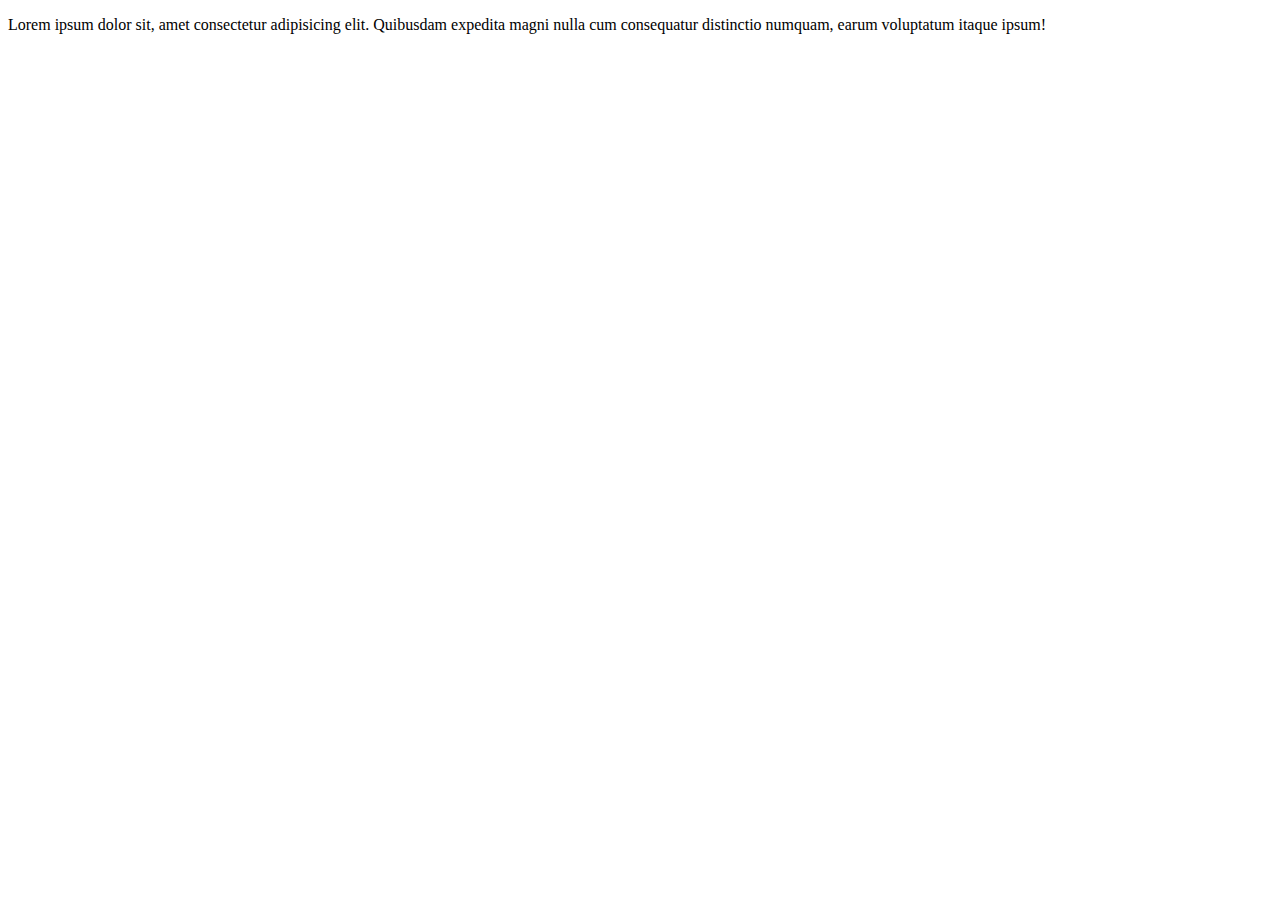
==== feature/about.html @ 31569db9 "Added an about page" ====
<!DOCTYPE html>
<html lang="en">
<head>
    <meta charset="UTF-8">
    <meta http-equiv="X-UA-Compatible" content="IE=edge">
    <meta name="viewport" content="width=device-width, initial-scale=1.0">
    <title>About</title>
</head>
<body>
    <p>Lorem ipsum dolor sit, amet consectetur adipisicing elit. Quibusdam expedita magni nulla cum consequatur distinctio numquam, earum voluptatum itaque ipsum!</p>
</body>
</html>
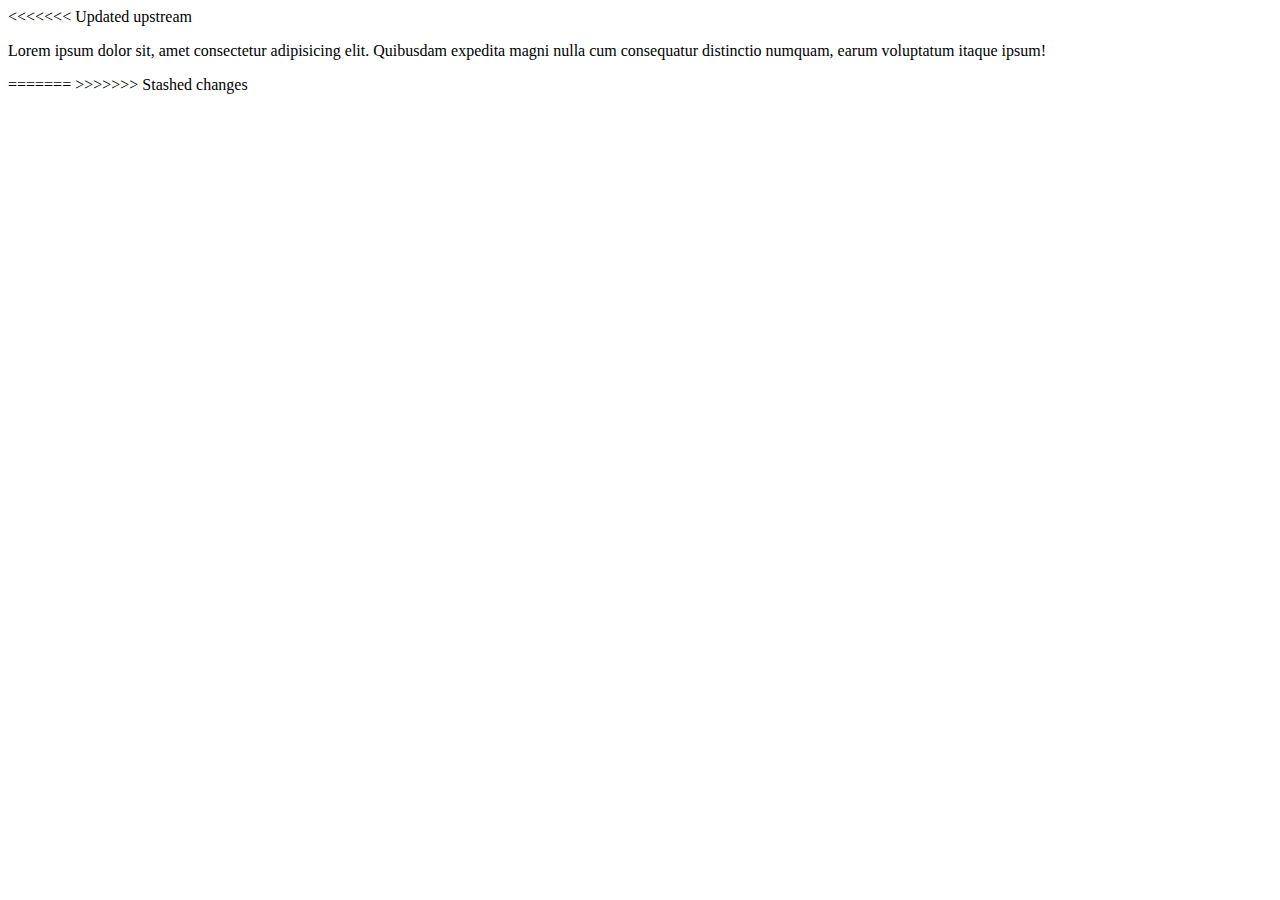
==== commit 8df1dfd5: "added a new paragraph within a div element in the index page" ====
--- a/feature/about.html
+++ b/feature/about.html
@@ -7,6 +7,10 @@
     <title>About</title>
 </head>
 <body>
+<<<<<<< Updated upstream
     <p>Lorem ipsum dolor sit, amet consectetur adipisicing elit. Quibusdam expedita magni nulla cum consequatur distinctio numquam, earum voluptatum itaque ipsum!</p>
+=======
+    
+>>>>>>> Stashed changes
 </body>
 </html>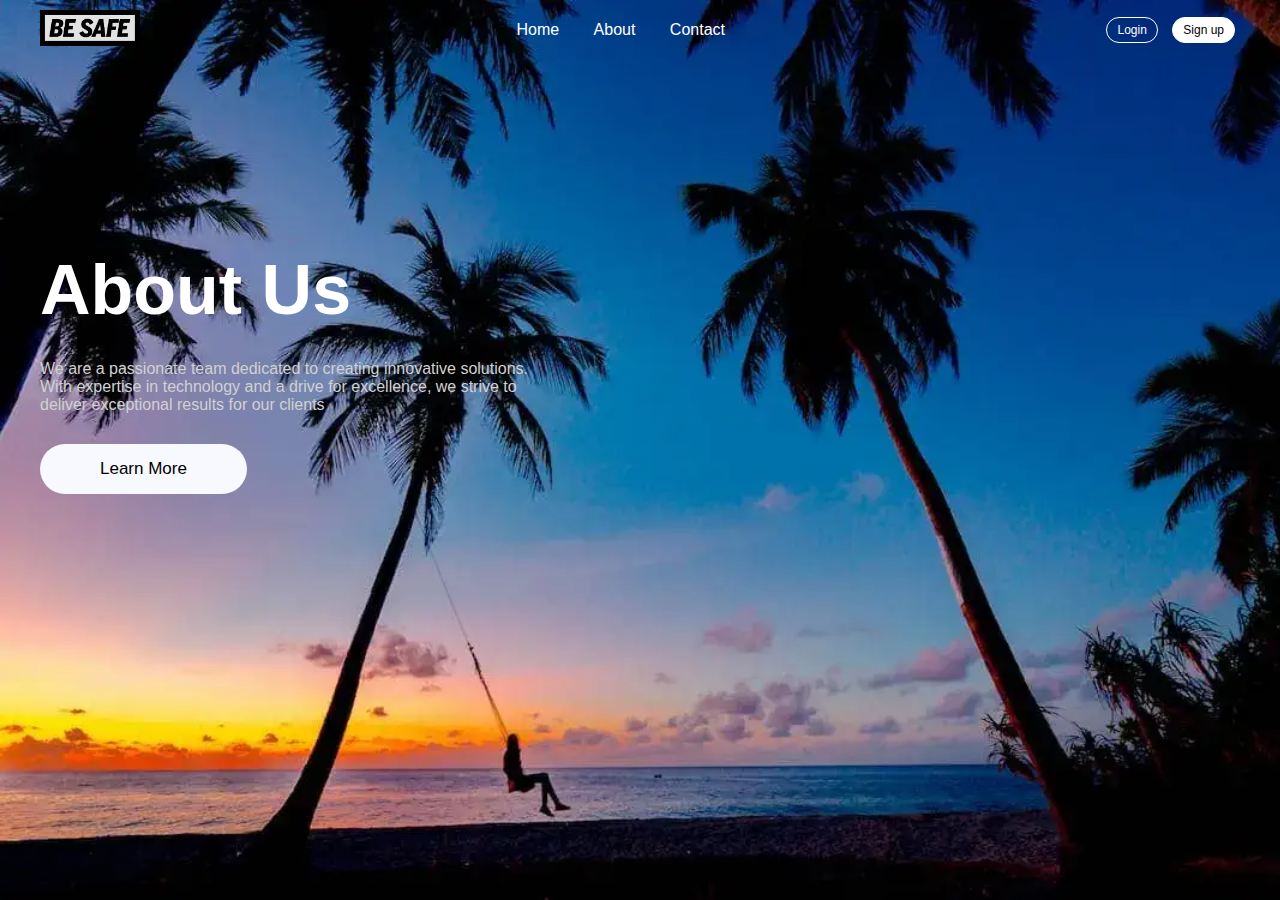
==== commit 082f076e: "Merged CSS properties from both collaborators" ====
--- a/feature/about.html
+++ b/feature/about.html
@@ -5,12 +5,31 @@
     <meta http-equiv="X-UA-Compatible" content="IE=edge">
     <meta name="viewport" content="width=device-width, initial-scale=1.0">
     <title>About</title>
+    <link rel="stylesheet" href="../style/style.css">
 </head>
 <body>
-<<<<<<< Updated upstream
-    <p>Lorem ipsum dolor sit, amet consectetur adipisicing elit. Quibusdam expedita magni nulla cum consequatur distinctio numquam, earum voluptatum itaque ipsum!</p>
-=======
-    
->>>>>>> Stashed changes
+    <nav class="nav">
+        <div class="nav-container">
+            <div class="logo-container">
+                <img src="../images/be-safe-logo.webp">
+            </div>
+            <div class="nav-links">
+                <a href="../index.html">Home</a>
+                <a href="../feature/about.html">About</a>
+                <a href="../feature/contact.html">Contact</a>
+            </div>
+            <div class="nav-buttons">
+                <button type="button">Login</button>
+                <button type="button">Sign up</button>
+            </div>
+        </div>
+    </nav>
+    <main>
+        <section class="about-container">
+            <h1>About Us</h1>
+            <p>We are a passionate team dedicated to creating innovative solutions. With expertise in technology and a drive for excellence, we strive to deliver exceptional results for our clients</p>
+            <button>Learn More</button>
+        </section>
+    </main>
 </body>
 </html>--- a/style/style.css
+++ b/style/style.css
@@ -0,0 +1,153 @@
+:root {
+    --maxWidth: 1200px;
+}
+* {
+    padding: 0;
+    margin: 0;
+    font-family: sans-serif;
+}
+
+h1 {
+    font-size: 70px;
+    color: white;
+}
+h2 {
+    font-size: 25px;
+    color: ghostwhite;
+}
+h3 {
+    font-size: 18px;
+    color: ghostwhite;
+}
+p {
+    font-size: 16px;
+    color: rgb(209, 209, 209);
+}
+button {
+    font-size: 17px;
+    border: none;
+}
+body {
+    background: url(../images/beachBackground.webp);
+    background-size: cover;
+    background-repeat: no-repeat;
+    background-attachment:fixed;
+}
+
+/********************
+MAIN PAGE
+/*******************/
+
+.nav {
+    width: 100%;
+    height: fit-content;
+    max-width: var(--maxWidth);
+    margin: auto;
+    margin-top: 10px;
+}
+
+.nav-container {
+    display: flex;
+    align-items: center;
+    justify-content: space-between;
+}
+
+.logo-container {
+    width: 100px;
+}
+
+.logo-container img {
+    width: 100%;
+}
+
+.nav-links a {
+    text-decoration: none;
+    font-size: 16px;
+    color: #fff;
+    padding: 0 15px;
+}
+
+.nav-buttons button {
+    border: 1px solid #fff;
+    border-radius: 20px;
+    padding: 5px 10px;
+    font-size: 12px;
+    margin: 0 5px;
+}
+.nav-buttons button:nth-of-type(1) {
+    background: transparent;
+    color: #fff;
+}
+
+.nav-buttons button:nth-of-type(2) {
+    background: #fff;
+    color: #000;
+}
+
+.main-container {
+    width: 100%;
+    padding: 200px 30px;
+    max-width: var(--maxWidth);
+    margin: auto;
+}
+
+.main-container > div {
+    max-width: 500px;
+}
+
+.main-container h1{
+    font-size: 70px;
+}
+
+.main-container p{
+    font-size: 18px;
+    line-height: 22px;
+}
+
+.insured {
+    color: orange;
+}
+
+.btn-submit {
+    background: #000;
+    color: #fff;
+    padding: 8px 16px;
+    border: none;
+    outline: none;
+    border-radius: 20px;
+    margin-top: 10px;
+}
+
+.chat {
+    position: absolute;
+    bottom: 0;
+    right: 0;
+}
+
+/********************
+ABOUT PAGE
+/*******************/
+.about-container {
+    width: 100%;
+    max-width: var(--maxWidth);
+    margin: auto;
+    padding: 200px 30px;
+}
+
+.about-container > h1 {
+    margin-bottom: 30px;
+    width: fit-content;
+    max-width: 500px;
+}
+
+.about-container > p {
+    margin-bottom: 30px;
+    width: fit-content;
+    max-width: 500px;
+}
+
+.about-container > button {
+    padding: 15px 60px;
+    background: ghostwhite;
+    border-radius: 100px;
+}